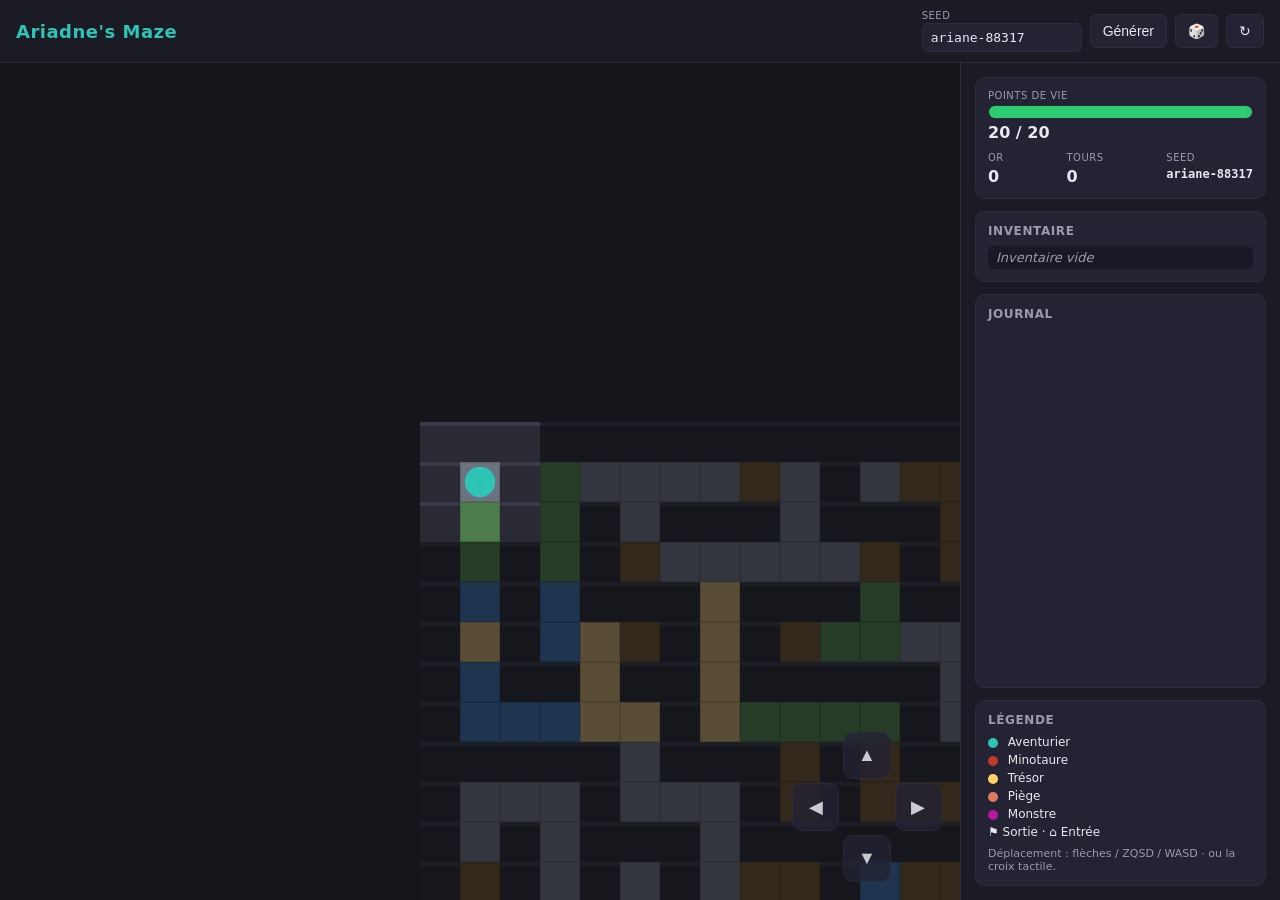
==== index.html @ 043d9b5e "Base du jeu : labyrinthe seedé, événements, Minotaure, PWA - Génération de labyrinthe déterministe p" ====
<!DOCTYPE html>
<html lang="fr">
<head>
  <meta charset="UTF-8" />
  <meta name="viewport" content="width=device-width, initial-scale=1.0, maximum-scale=1.0, user-scalable=no" />
  <meta name="theme-color" content="#15151c" />
  <title>Ariadne's Maze</title>
  <link rel="manifest" href="./manifest.webmanifest" />
  <link rel="icon" href="./assets/icon.svg" type="image/svg+xml" />
  <link rel="apple-touch-icon" href="./assets/icon.svg" />
  <link rel="stylesheet" href="./css/style.css" />
</head>
<body>
  <div id="app">
    <header id="topbar">
      <h1>Ariadne's Maze</h1>
      <div class="toolbar">
        <label class="seed-field">
          Seed
          <input id="seed-input" type="text" autocomplete="off" spellcheck="false" />
        </label>
        <button id="new-seed-btn" title="Générer avec cette seed">Générer</button>
        <button id="random-seed-btn" title="Seed aléatoire">🎲</button>
        <button id="restart-btn" title="Recommencer ce niveau">↻</button>
      </div>
    </header>

    <main id="stage">
      <canvas id="game"></canvas>

      <!-- Croix directionnelle tactile -->
      <div id="dpad">
        <button data-dir="up" class="dpad-btn up" aria-label="Haut">▲</button>
        <button data-dir="left" class="dpad-btn left" aria-label="Gauche">◀</button>
        <button data-dir="right" class="dpad-btn right" aria-label="Droite">▶</button>
        <button data-dir="down" class="dpad-btn down" aria-label="Bas">▼</button>
      </div>

      <!-- Écran de fin (mort / victoire) -->
      <div id="overlay">
        <div class="overlay-card">
          <h2 id="overlay-title">Game Over</h2>
          <p id="overlay-text"></p>
          <button id="overlay-btn">Recommencer</button>
        </div>
      </div>
    </main>

    <aside id="hud">
      <section class="panel">
        <div class="stat">
          <span class="stat-label">Points de vie</span>
          <div class="hp-bar"><div id="hp-fill"></div></div>
          <span id="hp-text" class="stat-value">20 / 20</span>
        </div>
        <div class="stat-row">
          <div class="stat"><span class="stat-label">Or</span><span id="gold-text" class="stat-value">0</span></div>
          <div class="stat"><span class="stat-label">Tours</span><span id="turn-text" class="stat-value">0</span></div>
          <div class="stat"><span class="stat-label">Seed</span><span id="seed-label" class="stat-value seed">-</span></div>
        </div>
      </section>

      <section class="panel">
        <h3>Inventaire</h3>
        <ul id="inventory-list"><li class="empty">Inventaire vide</li></ul>
      </section>

      <section class="panel log-panel">
        <h3>Journal</h3>
        <div id="log"></div>
      </section>

      <section class="panel legend">
        <h3>Légende</h3>
        <ul>
          <li><span class="dot" style="background:#2ec4b6"></span> Aventurier</li>
          <li><span class="dot" style="background:#c0392b"></span> Minotaure</li>
          <li><span class="dot" style="background:#ffd166"></span> Trésor</li>
          <li><span class="dot" style="background:#e07a5f"></span> Piège</li>
          <li><span class="dot" style="background:#b5179e"></span> Monstre</li>
          <li>⚑ Sortie · ⌂ Entrée</li>
        </ul>
        <p class="hint">Déplacement : flèches / ZQSD / WASD · ou la croix tactile.</p>
      </section>
    </aside>
  </div>

  <script type="module" src="./js/main.js"></script>
</body>
</html>
---- css/style.css ----
/* style.css — Mise en page et thème du jeu (vue topdown + HUD). */

* {
  box-sizing: border-box;
  margin: 0;
  padding: 0;
}

:root {
  --bg: #0f0f16;
  --panel: #1b1b26;
  --panel-2: #232333;
  --text: #e8e8f0;
  --muted: #9a9ab0;
  --accent: #2ec4b6;
  --danger: #e74c3c;
  --border: #2c2c3c;
}

html, body {
  height: 100%;
}

body {
  background: var(--bg);
  color: var(--text);
  font-family: system-ui, -apple-system, 'Segoe UI', Roboto, sans-serif;
  overflow: hidden;
  transition: background 0.15s;
}

/* Effet d'alerte lors de la détection par le Minotaure. */
body.alert {
  background: #3a0f12;
}

#app {
  display: grid;
  grid-template-columns: 1fr 320px;
  grid-template-rows: auto 1fr;
  grid-template-areas:
    'topbar topbar'
    'stage  hud';
  height: 100vh;
  height: 100dvh;
}

/* --- Barre du haut --- */
#topbar {
  grid-area: topbar;
  display: flex;
  align-items: center;
  justify-content: space-between;
  gap: 12px;
  padding: 10px 16px;
  background: var(--panel);
  border-bottom: 1px solid var(--border);
  flex-wrap: wrap;
}

#topbar h1 {
  font-size: 18px;
  letter-spacing: 0.5px;
  color: var(--accent);
  white-space: nowrap;
}

.toolbar {
  display: flex;
  align-items: center;
  gap: 8px;
  flex-wrap: wrap;
}

.seed-field {
  display: flex;
  flex-direction: column;
  font-size: 10px;
  color: var(--muted);
  text-transform: uppercase;
  letter-spacing: 0.5px;
}

.seed-field input {
  margin-top: 2px;
  width: 160px;
  padding: 6px 8px;
  border-radius: 6px;
  border: 1px solid var(--border);
  background: var(--panel-2);
  color: var(--text);
  font-family: ui-monospace, monospace;
  font-size: 13px;
}

.toolbar button {
  padding: 8px 12px;
  border-radius: 6px;
  border: 1px solid var(--border);
  background: var(--panel-2);
  color: var(--text);
  cursor: pointer;
  font-size: 14px;
  transition: background 0.12s, border-color 0.12s;
}

.toolbar button:hover {
  background: #2e2e42;
  border-color: var(--accent);
}

/* --- Scène de jeu --- */
#stage {
  grid-area: stage;
  position: relative;
  overflow: hidden;
  background: #15151c;
}

#game {
  display: block;
  width: 100%;
  height: 100%;
  touch-action: none;
}

/* --- Croix directionnelle tactile --- */
#dpad {
  position: absolute;
  right: 18px;
  bottom: 18px;
  width: 150px;
  height: 150px;
  display: grid;
  grid-template-columns: repeat(3, 1fr);
  grid-template-rows: repeat(3, 1fr);
  gap: 4px;
  opacity: 0.85;
}

.dpad-btn {
  border: 1px solid var(--border);
  background: rgba(35, 35, 51, 0.9);
  color: var(--text);
  border-radius: 10px;
  font-size: 18px;
  cursor: pointer;
  -webkit-user-select: none;
  user-select: none;
}
.dpad-btn:active {
  background: var(--accent);
  color: #0f0f16;
}
.dpad-btn.up { grid-column: 2; grid-row: 1; }
.dpad-btn.left { grid-column: 1; grid-row: 2; }
.dpad-btn.right { grid-column: 3; grid-row: 2; }
.dpad-btn.down { grid-column: 2; grid-row: 3; }

/* --- Overlay de fin --- */
#overlay {
  position: absolute;
  inset: 0;
  display: none;
  align-items: center;
  justify-content: center;
  background: rgba(8, 8, 14, 0.75);
  backdrop-filter: blur(2px);
}
#overlay.visible { display: flex; }

.overlay-card {
  background: var(--panel);
  border: 1px solid var(--border);
  border-radius: 14px;
  padding: 28px 32px;
  text-align: center;
  max-width: 340px;
}
.overlay-card h2 { margin-bottom: 10px; font-size: 24px; }
.overlay-card p { color: var(--muted); margin-bottom: 18px; }
.overlay-card button {
  padding: 10px 20px;
  border-radius: 8px;
  border: none;
  background: var(--accent);
  color: #0f0f16;
  font-weight: 600;
  cursor: pointer;
  font-size: 15px;
}

/* --- HUD latéral --- */
#hud {
  grid-area: hud;
  background: var(--panel);
  border-left: 1px solid var(--border);
  padding: 14px;
  display: flex;
  flex-direction: column;
  gap: 12px;
  overflow-y: auto;
}

.panel {
  background: var(--panel-2);
  border: 1px solid var(--border);
  border-radius: 10px;
  padding: 12px;
}

.panel h3 {
  font-size: 12px;
  text-transform: uppercase;
  letter-spacing: 0.6px;
  color: var(--muted);
  margin-bottom: 8px;
}

.stat { display: flex; flex-direction: column; gap: 4px; }
.stat-label {
  font-size: 10px;
  text-transform: uppercase;
  letter-spacing: 0.5px;
  color: var(--muted);
}
.stat-value { font-size: 16px; font-weight: 600; }
.stat-value.seed { font-family: ui-monospace, monospace; font-size: 12px; word-break: break-all; }

.stat-row {
  display: flex;
  justify-content: space-between;
  gap: 8px;
  margin-top: 10px;
}
.stat-row .stat { align-items: flex-start; }

.hp-bar {
  height: 14px;
  background: #101018;
  border-radius: 7px;
  overflow: hidden;
  border: 1px solid var(--border);
}
#hp-fill {
  height: 100%;
  width: 100%;
  background: #2ecc71;
  transition: width 0.2s, background 0.2s;
}

#inventory-list { list-style: none; display: flex; flex-direction: column; gap: 4px; }
#inventory-list li {
  font-size: 13px;
  padding: 4px 8px;
  background: #191925;
  border-radius: 6px;
}
#inventory-list li.empty { color: var(--muted); font-style: italic; }

.log-panel { flex: 1; min-height: 120px; display: flex; flex-direction: column; }
#log {
  flex: 1;
  overflow-y: auto;
  font-size: 12.5px;
  line-height: 1.5;
  color: var(--text);
  max-height: 220px;
}
.log-line {
  padding: 3px 0;
  border-bottom: 1px solid rgba(255, 255, 255, 0.04);
}

.legend ul { list-style: none; display: flex; flex-direction: column; gap: 4px; font-size: 12px; }
.legend .dot {
  display: inline-block;
  width: 10px;
  height: 10px;
  border-radius: 50%;
  margin-right: 6px;
  vertical-align: middle;
}
.hint { margin-top: 8px; font-size: 11px; color: var(--muted); }

/* --- Responsive : HUD sous la scène sur petit écran --- */
@media (max-width: 820px) {
  #app {
    grid-template-columns: 1fr;
    grid-template-rows: auto 60vh 1fr;
    grid-template-areas:
      'topbar'
      'stage'
      'hud';
  }
  #hud { border-left: none; border-top: 1px solid var(--border); }
  .seed-field input { width: 120px; }
}
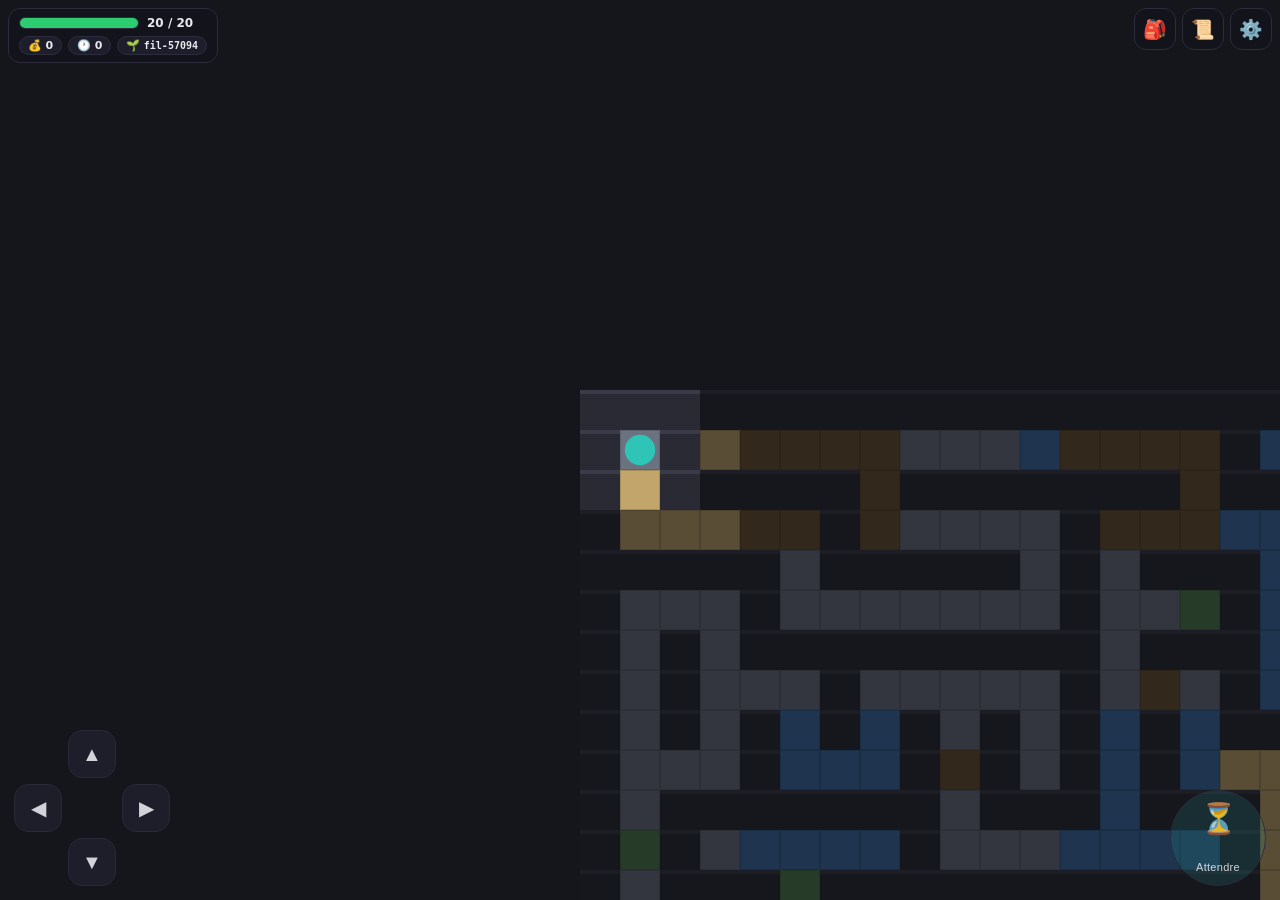
==== commit 6181bf48: "Interface mobile paysage : HUD en surimpression, contrôles gauche/droite - Labyrinthe plein écran co" ====
--- a/index.html
+++ b/index.html
@@ -2,7 +2,7 @@
 <html lang="fr">
 <head>
   <meta charset="UTF-8" />
-  <meta name="viewport" content="width=device-width, initial-scale=1.0, maximum-scale=1.0, user-scalable=no" />
+  <meta name="viewport" content="width=device-width, initial-scale=1.0, maximum-scale=1.0, user-scalable=no, viewport-fit=cover" />
   <meta name="theme-color" content="#15151c" />
   <title>Ariadne's Maze</title>
   <link rel="manifest" href="./manifest.webmanifest" />
@@ -11,78 +11,104 @@
   <link rel="stylesheet" href="./css/style.css" />
 </head>
 <body>
+  <!-- La vue principale est le labyrinthe plein écran ; le HUD est en surimpression. -->
   <div id="app">
-    <header id="topbar">
-      <h1>Ariadne's Maze</h1>
-      <div class="toolbar">
-        <label class="seed-field">
-          Seed
-          <input id="seed-input" type="text" autocomplete="off" spellcheck="false" />
-        </label>
-        <button id="new-seed-btn" title="Générer avec cette seed">Générer</button>
-        <button id="random-seed-btn" title="Seed aléatoire">🎲</button>
-        <button id="restart-btn" title="Recommencer ce niveau">↻</button>
-      </div>
-    </header>
+    <canvas id="game"></canvas>
 
-    <main id="stage">
-      <canvas id="game"></canvas>
-
-      <!-- Croix directionnelle tactile -->
-      <div id="dpad">
-        <button data-dir="up" class="dpad-btn up" aria-label="Haut">▲</button>
-        <button data-dir="left" class="dpad-btn left" aria-label="Gauche">◀</button>
-        <button data-dir="right" class="dpad-btn right" aria-label="Droite">▶</button>
-        <button data-dir="down" class="dpad-btn down" aria-label="Bas">▼</button>
-      </div>
-
-      <!-- Écran de fin (mort / victoire) -->
-      <div id="overlay">
-        <div class="overlay-card">
-          <h2 id="overlay-title">Game Over</h2>
-          <p id="overlay-text"></p>
-          <button id="overlay-btn">Recommencer</button>
+    <!-- Bandeau haut : statut (gauche) + boutons de panneaux (droite) -->
+    <div id="hud-top">
+      <div id="status">
+        <div class="hp">
+          <div class="hp-bar"><div id="hp-fill"></div></div>
+          <span id="hp-text">20 / 20</span>
+        </div>
+        <div class="chips">
+          <span class="chip">💰 <b id="gold-text">0</b></span>
+          <span class="chip">🕐 <b id="turn-text">0</b></span>
+          <span class="chip seed">🌱 <b id="seed-label">-</b></span>
         </div>
       </div>
-    </main>
+      <div id="top-buttons">
+        <button class="icon-btn" data-panel="inventory" aria-label="Inventaire">🎒</button>
+        <button class="icon-btn" data-panel="journal" aria-label="Journal">📜</button>
+        <button class="icon-btn" data-panel="menu" aria-label="Menu">⚙️</button>
+      </div>
+    </div>
 
-    <aside id="hud">
-      <section class="panel">
-        <div class="stat">
-          <span class="stat-label">Points de vie</span>
-          <div class="hp-bar"><div id="hp-fill"></div></div>
-          <span id="hp-text" class="stat-value">20 / 20</span>
-        </div>
-        <div class="stat-row">
-          <div class="stat"><span class="stat-label">Or</span><span id="gold-text" class="stat-value">0</span></div>
-          <div class="stat"><span class="stat-label">Tours</span><span id="turn-text" class="stat-value">0</span></div>
-          <div class="stat"><span class="stat-label">Seed</span><span id="seed-label" class="stat-value seed">-</span></div>
-        </div>
-      </section>
+    <!-- Notifications d'événements sur la vue principale -->
+    <div id="toasts"></div>
 
-      <section class="panel">
-        <h3>Inventaire</h3>
-        <ul id="inventory-list"><li class="empty">Inventaire vide</li></ul>
-      </section>
+    <!-- Croix directionnelle (déplacement) — bas GAUCHE -->
+    <div id="dpad" class="controls">
+      <button data-dir="up" class="ctrl-btn up" aria-label="Haut">▲</button>
+      <button data-dir="left" class="ctrl-btn left" aria-label="Gauche">◀</button>
+      <button data-dir="right" class="ctrl-btn right" aria-label="Droite">▶</button>
+      <button data-dir="down" class="ctrl-btn down" aria-label="Bas">▼</button>
+    </div>
 
-      <section class="panel log-panel">
-        <h3>Journal</h3>
-        <div id="log"></div>
-      </section>
+    <!-- Grappe d'action — bas DROITE -->
+    <div id="actions" class="controls">
+      <button id="wait-btn" class="action-btn" aria-label="Attendre un tour">
+        <span class="glyph">⏳</span><span class="label">Attendre</span>
+      </button>
+    </div>
 
-      <section class="panel legend">
-        <h3>Légende</h3>
-        <ul>
-          <li><span class="dot" style="background:#2ec4b6"></span> Aventurier</li>
-          <li><span class="dot" style="background:#c0392b"></span> Minotaure</li>
-          <li><span class="dot" style="background:#ffd166"></span> Trésor</li>
-          <li><span class="dot" style="background:#e07a5f"></span> Piège</li>
-          <li><span class="dot" style="background:#b5179e"></span> Monstre</li>
-          <li>⚑ Sortie · ⌂ Entrée</li>
-        </ul>
-        <p class="hint">Déplacement : flèches / ZQSD / WASD · ou la croix tactile.</p>
-      </section>
-    </aside>
+    <!-- Tiroir latéral : inventaire / journal / menu -->
+    <div id="drawer">
+      <div class="drawer-header">
+        <h2 id="drawer-title">Inventaire</h2>
+        <button id="drawer-close" aria-label="Fermer">✕</button>
+      </div>
+      <div class="drawer-body">
+        <!-- Inventaire -->
+        <section data-panel-content="inventory">
+          <div class="inv-summary">
+            <span class="chip">💰 <b id="gold-text-2">0</b> or</span>
+          </div>
+          <ul id="inventory-list"><li class="empty">Inventaire vide</li></ul>
+        </section>
+
+        <!-- Journal / historique des événements -->
+        <section data-panel-content="journal" hidden>
+          <div id="log"></div>
+        </section>
+
+        <!-- Menu : seed et parties -->
+        <section data-panel-content="menu" hidden>
+          <label class="field">
+            <span>Seed du labyrinthe</span>
+            <input id="seed-input" type="text" autocomplete="off" spellcheck="false" />
+          </label>
+          <div class="menu-actions">
+            <button id="new-seed-btn">Générer cette seed</button>
+            <button id="random-seed-btn">🎲 Seed aléatoire</button>
+            <button id="restart-btn">↻ Recommencer le niveau</button>
+          </div>
+          <div class="legend">
+            <h3>Légende</h3>
+            <ul>
+              <li><span class="dot" style="background:#2ec4b6"></span> Aventurier</li>
+              <li><span class="dot" style="background:#c0392b"></span> Minotaure</li>
+              <li><span class="dot" style="background:#ffd166"></span> Trésor</li>
+              <li><span class="dot" style="background:#e07a5f"></span> Piège</li>
+              <li><span class="dot" style="background:#b5179e"></span> Monstre</li>
+              <li>⚑ Sortie · ⌂ Entrée</li>
+            </ul>
+            <p class="hint">Clavier : flèches · ZQSD · WASD · <kbd>Espace</kbd> pour attendre.</p>
+          </div>
+        </section>
+      </div>
+    </div>
+    <div id="scrim"></div>
+
+    <!-- Écran de fin (mort / victoire) -->
+    <div id="overlay">
+      <div class="overlay-card">
+        <h2 id="overlay-title">Game Over</h2>
+        <p id="overlay-text"></p>
+        <button id="overlay-btn">Recommencer</button>
+      </div>
+    </div>
   </div>
 
   <script type="module" src="./js/main.js"></script>
--- a/css/style.css
+++ b/css/style.css
@@ -1,4 +1,6 @@
-/* style.css — Mise en page et thème du jeu (vue topdown + HUD). */
+/* style.css — HUD en surimpression pour un labyrinthe plein écran.
+   Optimisé pour le mobile en mode paysage : vue principale = labyrinthe,
+   déplacement en bas à gauche, action en bas à droite, panneaux en tiroir. */
 
 * {
   box-sizing: border-box;
@@ -15,230 +17,78 @@
   --accent: #2ec4b6;
   --danger: #e74c3c;
   --border: #2c2c3c;
+  /* Zones sûres (encoches / barres système en paysage). */
+  --safe-t: env(safe-area-inset-top, 0px);
+  --safe-b: env(safe-area-inset-bottom, 0px);
+  --safe-l: env(safe-area-inset-left, 0px);
+  --safe-r: env(safe-area-inset-right, 0px);
 }
 
 html, body {
   height: 100%;
+  overflow: hidden;
+  overscroll-behavior: none;
 }
 
 body {
   background: var(--bg);
   color: var(--text);
   font-family: system-ui, -apple-system, 'Segoe UI', Roboto, sans-serif;
+  -webkit-user-select: none;
+  user-select: none;
+  -webkit-tap-highlight-color: transparent;
+  transition: background 0.15s;
+}
+
+/* Flash rouge lors de la détection par le Minotaure. */
+body.alert { background: #3a0f12; }
+
+/* La vue principale occupe tout l'écran. */
+#app {
+  position: fixed;
+  inset: 0;
   overflow: hidden;
-  transition: background 0.15s;
-}
-
-/* Effet d'alerte lors de la détection par le Minotaure. */
-body.alert {
-  background: #3a0f12;
-}
-
-#app {
-  display: grid;
-  grid-template-columns: 1fr 320px;
-  grid-template-rows: auto 1fr;
-  grid-template-areas:
-    'topbar topbar'
-    'stage  hud';
-  height: 100vh;
-  height: 100dvh;
-}
-
-/* --- Barre du haut --- */
-#topbar {
-  grid-area: topbar;
-  display: flex;
-  align-items: center;
-  justify-content: space-between;
-  gap: 12px;
-  padding: 10px 16px;
-  background: var(--panel);
-  border-bottom: 1px solid var(--border);
-  flex-wrap: wrap;
-}
-
-#topbar h1 {
-  font-size: 18px;
-  letter-spacing: 0.5px;
-  color: var(--accent);
-  white-space: nowrap;
-}
-
-.toolbar {
-  display: flex;
-  align-items: center;
-  gap: 8px;
-  flex-wrap: wrap;
-}
-
-.seed-field {
-  display: flex;
-  flex-direction: column;
-  font-size: 10px;
-  color: var(--muted);
-  text-transform: uppercase;
-  letter-spacing: 0.5px;
-}
-
-.seed-field input {
-  margin-top: 2px;
-  width: 160px;
-  padding: 6px 8px;
-  border-radius: 6px;
-  border: 1px solid var(--border);
-  background: var(--panel-2);
-  color: var(--text);
-  font-family: ui-monospace, monospace;
-  font-size: 13px;
-}
-
-.toolbar button {
-  padding: 8px 12px;
-  border-radius: 6px;
-  border: 1px solid var(--border);
-  background: var(--panel-2);
-  color: var(--text);
-  cursor: pointer;
-  font-size: 14px;
-  transition: background 0.12s, border-color 0.12s;
-}
-
-.toolbar button:hover {
-  background: #2e2e42;
-  border-color: var(--accent);
-}
-
-/* --- Scène de jeu --- */
-#stage {
-  grid-area: stage;
-  position: relative;
-  overflow: hidden;
-  background: #15151c;
 }
 
 #game {
-  display: block;
+  position: absolute;
+  inset: 0;
   width: 100%;
   height: 100%;
+  display: block;
   touch-action: none;
-}
-
-/* --- Croix directionnelle tactile --- */
-#dpad {
-  position: absolute;
-  right: 18px;
-  bottom: 18px;
-  width: 150px;
-  height: 150px;
-  display: grid;
-  grid-template-columns: repeat(3, 1fr);
-  grid-template-rows: repeat(3, 1fr);
-  gap: 4px;
-  opacity: 0.85;
-}
-
-.dpad-btn {
-  border: 1px solid var(--border);
-  background: rgba(35, 35, 51, 0.9);
-  color: var(--text);
-  border-radius: 10px;
-  font-size: 18px;
-  cursor: pointer;
-  -webkit-user-select: none;
-  user-select: none;
-}
-.dpad-btn:active {
-  background: var(--accent);
-  color: #0f0f16;
-}
-.dpad-btn.up { grid-column: 2; grid-row: 1; }
-.dpad-btn.left { grid-column: 1; grid-row: 2; }
-.dpad-btn.right { grid-column: 3; grid-row: 2; }
-.dpad-btn.down { grid-column: 2; grid-row: 3; }
-
-/* --- Overlay de fin --- */
-#overlay {
-  position: absolute;
-  inset: 0;
-  display: none;
-  align-items: center;
-  justify-content: center;
-  background: rgba(8, 8, 14, 0.75);
-  backdrop-filter: blur(2px);
-}
-#overlay.visible { display: flex; }
-
-.overlay-card {
-  background: var(--panel);
-  border: 1px solid var(--border);
-  border-radius: 14px;
-  padding: 28px 32px;
-  text-align: center;
-  max-width: 340px;
-}
-.overlay-card h2 { margin-bottom: 10px; font-size: 24px; }
-.overlay-card p { color: var(--muted); margin-bottom: 18px; }
-.overlay-card button {
-  padding: 10px 20px;
-  border-radius: 8px;
-  border: none;
-  background: var(--accent);
-  color: #0f0f16;
-  font-weight: 600;
-  cursor: pointer;
-  font-size: 15px;
-}
-
-/* --- HUD latéral --- */
-#hud {
-  grid-area: hud;
-  background: var(--panel);
-  border-left: 1px solid var(--border);
-  padding: 14px;
-  display: flex;
-  flex-direction: column;
-  gap: 12px;
-  overflow-y: auto;
-}
-
-.panel {
-  background: var(--panel-2);
-  border: 1px solid var(--border);
-  border-radius: 10px;
-  padding: 12px;
-}
-
-.panel h3 {
-  font-size: 12px;
-  text-transform: uppercase;
-  letter-spacing: 0.6px;
-  color: var(--muted);
-  margin-bottom: 8px;
-}
-
-.stat { display: flex; flex-direction: column; gap: 4px; }
-.stat-label {
-  font-size: 10px;
-  text-transform: uppercase;
-  letter-spacing: 0.5px;
-  color: var(--muted);
-}
-.stat-value { font-size: 16px; font-weight: 600; }
-.stat-value.seed { font-family: ui-monospace, monospace; font-size: 12px; word-break: break-all; }
-
-.stat-row {
-  display: flex;
+  background: #15151c;
+}
+
+/* ---------- Bandeau haut (surimpression) ---------- */
+#hud-top {
+  position: absolute;
+  top: calc(var(--safe-t) + 8px);
+  left: calc(var(--safe-l) + 8px);
+  right: calc(var(--safe-r) + 8px);
+  display: flex;
+  align-items: flex-start;
   justify-content: space-between;
-  gap: 8px;
-  margin-top: 10px;
-}
-.stat-row .stat { align-items: flex-start; }
-
+  gap: 10px;
+  pointer-events: none; /* laisse passer le toucher sur le labyrinthe */
+}
+#hud-top > * { pointer-events: auto; }
+
+#status {
+  background: rgba(20, 20, 30, 0.72);
+  backdrop-filter: blur(6px);
+  border: 1px solid var(--border);
+  border-radius: 12px;
+  padding: 7px 10px;
+  max-width: min(62vw, 360px);
+}
+
+.hp { display: flex; align-items: center; gap: 8px; }
 .hp-bar {
-  height: 14px;
+  width: 120px;
+  height: 12px;
   background: #101018;
-  border-radius: 7px;
+  border-radius: 6px;
   overflow: hidden;
   border: 1px solid var(--border);
 }
@@ -248,51 +98,287 @@
   background: #2ecc71;
   transition: width 0.2s, background 0.2s;
 }
-
-#inventory-list { list-style: none; display: flex; flex-direction: column; gap: 4px; }
+#hp-text { font-size: 12px; font-weight: 700; font-variant-numeric: tabular-nums; }
+
+.chips { display: flex; flex-wrap: wrap; gap: 6px; margin-top: 6px; }
+.chip {
+  font-size: 11px;
+  color: var(--muted);
+  background: rgba(35, 35, 51, 0.7);
+  border: 1px solid var(--border);
+  border-radius: 999px;
+  padding: 2px 8px;
+  white-space: nowrap;
+}
+.chip b { color: var(--text); font-variant-numeric: tabular-nums; }
+.chip.seed b { font-family: ui-monospace, monospace; font-size: 10px; }
+
+#top-buttons { display: flex; gap: 6px; }
+.icon-btn {
+  width: 42px;
+  height: 42px;
+  border-radius: 12px;
+  border: 1px solid var(--border);
+  background: rgba(20, 20, 30, 0.72);
+  backdrop-filter: blur(6px);
+  color: var(--text);
+  font-size: 19px;
+  cursor: pointer;
+  display: grid;
+  place-items: center;
+  transition: background 0.12s, border-color 0.12s, transform 0.05s;
+}
+.icon-btn:active { transform: scale(0.92); }
+.icon-btn.active { border-color: var(--accent); background: rgba(46, 196, 182, 0.22); }
+
+/* ---------- Toasts d'événements ---------- */
+#toasts {
+  position: absolute;
+  top: calc(var(--safe-t) + 74px);
+  left: 50%;
+  transform: translateX(-50%);
+  display: flex;
+  flex-direction: column;
+  gap: 6px;
+  align-items: center;
+  pointer-events: none;
+  width: max-content;
+  max-width: 82vw;
+}
+.toast {
+  background: rgba(20, 20, 30, 0.9);
+  border: 1px solid var(--border);
+  border-left: 3px solid var(--accent);
+  border-radius: 10px;
+  padding: 7px 12px;
+  font-size: 13px;
+  line-height: 1.35;
+  box-shadow: 0 6px 20px rgba(0, 0, 0, 0.4);
+  animation: toast-in 0.18s ease-out, toast-out 0.4s ease-in forwards;
+  animation-delay: 0s, 2.6s;
+  max-width: 82vw;
+  text-align: center;
+}
+.toast.trap { border-left-color: #e07a5f; }
+.toast.monster { border-left-color: #b5179e; }
+.toast.treasure { border-left-color: #ffd166; }
+.toast.danger { border-left-color: var(--danger); }
+@keyframes toast-in { from { opacity: 0; transform: translateY(-8px); } to { opacity: 1; } }
+@keyframes toast-out { to { opacity: 0; transform: translateY(-6px); } }
+
+/* ---------- Contrôles tactiles ---------- */
+.controls {
+  position: absolute;
+  bottom: calc(var(--safe-b) + 14px);
+  z-index: 5;
+  touch-action: none;
+}
+
+/* Croix directionnelle — bas gauche. */
+#dpad {
+  left: calc(var(--safe-l) + 14px);
+  width: 156px;
+  height: 156px;
+  display: grid;
+  grid-template-columns: repeat(3, 1fr);
+  grid-template-rows: repeat(3, 1fr);
+  gap: 6px;
+}
+.ctrl-btn {
+  border: 1px solid var(--border);
+  background: rgba(35, 35, 51, 0.82);
+  backdrop-filter: blur(4px);
+  color: var(--text);
+  border-radius: 14px;
+  font-size: 20px;
+  cursor: pointer;
+  display: grid;
+  place-items: center;
+  transition: background 0.08s, transform 0.05s;
+}
+.ctrl-btn:active { background: var(--accent); color: #0f0f16; transform: scale(0.94); }
+.ctrl-btn.up { grid-column: 2; grid-row: 1; }
+.ctrl-btn.left { grid-column: 1; grid-row: 2; }
+.ctrl-btn.right { grid-column: 3; grid-row: 2; }
+.ctrl-btn.down { grid-column: 2; grid-row: 3; }
+
+/* Action — bas droite. */
+#actions {
+  right: calc(var(--safe-r) + 14px);
+  display: flex;
+  flex-direction: column;
+  align-items: flex-end;
+  gap: 10px;
+}
+.action-btn {
+  width: 96px;
+  height: 96px;
+  border-radius: 50%;
+  border: 1px solid var(--border);
+  background: rgba(46, 196, 182, 0.16);
+  backdrop-filter: blur(4px);
+  color: var(--text);
+  cursor: pointer;
+  display: grid;
+  place-items: center;
+  gap: 2px;
+  transition: background 0.08s, transform 0.05s;
+}
+.action-btn:active { background: var(--accent); color: #0f0f16; transform: scale(0.94); }
+.action-btn .glyph { font-size: 30px; line-height: 1; }
+.action-btn .label { font-size: 11px; letter-spacing: 0.3px; }
+
+/* ---------- Tiroir latéral (inventaire / journal / menu) ---------- */
+#scrim {
+  position: absolute;
+  inset: 0;
+  background: rgba(5, 5, 9, 0.5);
+  opacity: 0;
+  pointer-events: none;
+  transition: opacity 0.2s;
+  z-index: 8;
+}
+#scrim.visible { opacity: 1; pointer-events: auto; }
+
+#drawer {
+  position: absolute;
+  top: 0;
+  right: 0;
+  height: 100%;
+  width: min(360px, 86vw);
+  background: var(--panel);
+  border-left: 1px solid var(--border);
+  transform: translateX(100%);
+  transition: transform 0.22s ease;
+  z-index: 9;
+  display: flex;
+  flex-direction: column;
+  padding: calc(var(--safe-t) + 10px) calc(var(--safe-r) + 14px) calc(var(--safe-b) + 14px) 14px;
+}
+#drawer.open { transform: translateX(0); }
+
+.drawer-header {
+  display: flex;
+  align-items: center;
+  justify-content: space-between;
+  margin-bottom: 12px;
+}
+.drawer-header h2 { font-size: 17px; }
+#drawer-close {
+  width: 36px; height: 36px;
+  border-radius: 10px;
+  border: 1px solid var(--border);
+  background: var(--panel-2);
+  color: var(--text);
+  font-size: 15px;
+  cursor: pointer;
+}
+.drawer-body { flex: 1; overflow-y: auto; -webkit-overflow-scrolling: touch; }
+
+.inv-summary { margin-bottom: 10px; }
+#inventory-list { list-style: none; display: flex; flex-direction: column; gap: 6px; }
 #inventory-list li {
-  font-size: 13px;
-  padding: 4px 8px;
-  background: #191925;
-  border-radius: 6px;
+  font-size: 14px;
+  padding: 8px 10px;
+  background: var(--panel-2);
+  border: 1px solid var(--border);
+  border-radius: 8px;
 }
 #inventory-list li.empty { color: var(--muted); font-style: italic; }
 
-.log-panel { flex: 1; min-height: 120px; display: flex; flex-direction: column; }
-#log {
-  flex: 1;
-  overflow-y: auto;
-  font-size: 12.5px;
-  line-height: 1.5;
-  color: var(--text);
-  max-height: 220px;
-}
-.log-line {
-  padding: 3px 0;
-  border-bottom: 1px solid rgba(255, 255, 255, 0.04);
-}
-
-.legend ul { list-style: none; display: flex; flex-direction: column; gap: 4px; font-size: 12px; }
-.legend .dot {
-  display: inline-block;
-  width: 10px;
-  height: 10px;
-  border-radius: 50%;
-  margin-right: 6px;
-  vertical-align: middle;
-}
-.hint { margin-top: 8px; font-size: 11px; color: var(--muted); }
-
-/* --- Responsive : HUD sous la scène sur petit écran --- */
-@media (max-width: 820px) {
-  #app {
-    grid-template-columns: 1fr;
-    grid-template-rows: auto 60vh 1fr;
-    grid-template-areas:
-      'topbar'
-      'stage'
-      'hud';
-  }
-  #hud { border-left: none; border-top: 1px solid var(--border); }
-  .seed-field input { width: 120px; }
-}
+#log { display: flex; flex-direction: column; gap: 2px; font-size: 13px; line-height: 1.5; }
+.log-line { padding: 5px 2px; border-bottom: 1px solid rgba(255, 255, 255, 0.05); }
+.log-line:first-child { color: var(--accent); }
+
+.field { display: flex; flex-direction: column; gap: 5px; font-size: 12px; color: var(--muted); }
+.field input {
+  padding: 10px;
+  border-radius: 8px;
+  border: 1px solid var(--border);
+  background: var(--panel-2);
+  color: var(--text);
+  font-family: ui-monospace, monospace;
+  font-size: 14px;
+}
+.menu-actions { display: flex; flex-direction: column; gap: 8px; margin: 12px 0 16px; }
+.menu-actions button {
+  padding: 11px;
+  border-radius: 9px;
+  border: 1px solid var(--border);
+  background: var(--panel-2);
+  color: var(--text);
+  cursor: pointer;
+  font-size: 14px;
+}
+.menu-actions button:active { background: #2e2e42; }
+#new-seed-btn { background: var(--accent); color: #0f0f16; border-color: transparent; font-weight: 600; }
+
+.legend { border-top: 1px solid var(--border); padding-top: 12px; }
+.legend h3 { font-size: 12px; text-transform: uppercase; letter-spacing: 0.6px; color: var(--muted); margin-bottom: 8px; }
+.legend ul { list-style: none; display: flex; flex-direction: column; gap: 5px; font-size: 13px; }
+.legend .dot { display: inline-block; width: 10px; height: 10px; border-radius: 50%; margin-right: 6px; vertical-align: middle; }
+.hint { margin-top: 10px; font-size: 12px; color: var(--muted); }
+kbd {
+  background: var(--panel-2);
+  border: 1px solid var(--border);
+  border-radius: 4px;
+  padding: 1px 5px;
+  font-size: 11px;
+  font-family: ui-monospace, monospace;
+}
+
+/* ---------- Overlay de fin ---------- */
+#overlay {
+  position: absolute;
+  inset: 0;
+  display: none;
+  align-items: center;
+  justify-content: center;
+  background: rgba(8, 8, 14, 0.78);
+  backdrop-filter: blur(3px);
+  z-index: 12;
+}
+#overlay.visible { display: flex; }
+.overlay-card {
+  background: var(--panel);
+  border: 1px solid var(--border);
+  border-radius: 16px;
+  padding: 26px 30px;
+  text-align: center;
+  max-width: 340px;
+  margin: 16px;
+}
+.overlay-card h2 { margin-bottom: 10px; font-size: 23px; }
+.overlay-card p { color: var(--muted); margin-bottom: 18px; }
+.overlay-card button {
+  padding: 12px 22px;
+  border-radius: 10px;
+  border: none;
+  background: var(--accent);
+  color: #0f0f16;
+  font-weight: 700;
+  cursor: pointer;
+  font-size: 15px;
+}
+
+/* ---------- Adaptations paysage court (mobile) ---------- */
+@media (orientation: landscape) and (max-height: 480px) {
+  #dpad { width: 132px; height: 132px; gap: 5px; }
+  .ctrl-btn { font-size: 18px; border-radius: 12px; }
+  .action-btn { width: 82px; height: 82px; }
+  .action-btn .glyph { font-size: 26px; }
+  .hp-bar { width: 96px; }
+  #status { padding: 6px 8px; }
+  .icon-btn { width: 38px; height: 38px; font-size: 17px; }
+}
+
+/* Très peu de hauteur : on masque le libellé de l'action pour gagner de la place. */
+@media (orientation: landscape) and (max-height: 380px) {
+  .action-btn .label { display: none; }
+  .action-btn { width: 68px; height: 68px; }
+}
+
+/* ---------- Écran large (desktop) : contrôles un peu plus discrets ---------- */
+@media (min-width: 900px) and (pointer: fine) {
+  #dpad, #actions { opacity: 0.9; }
+}
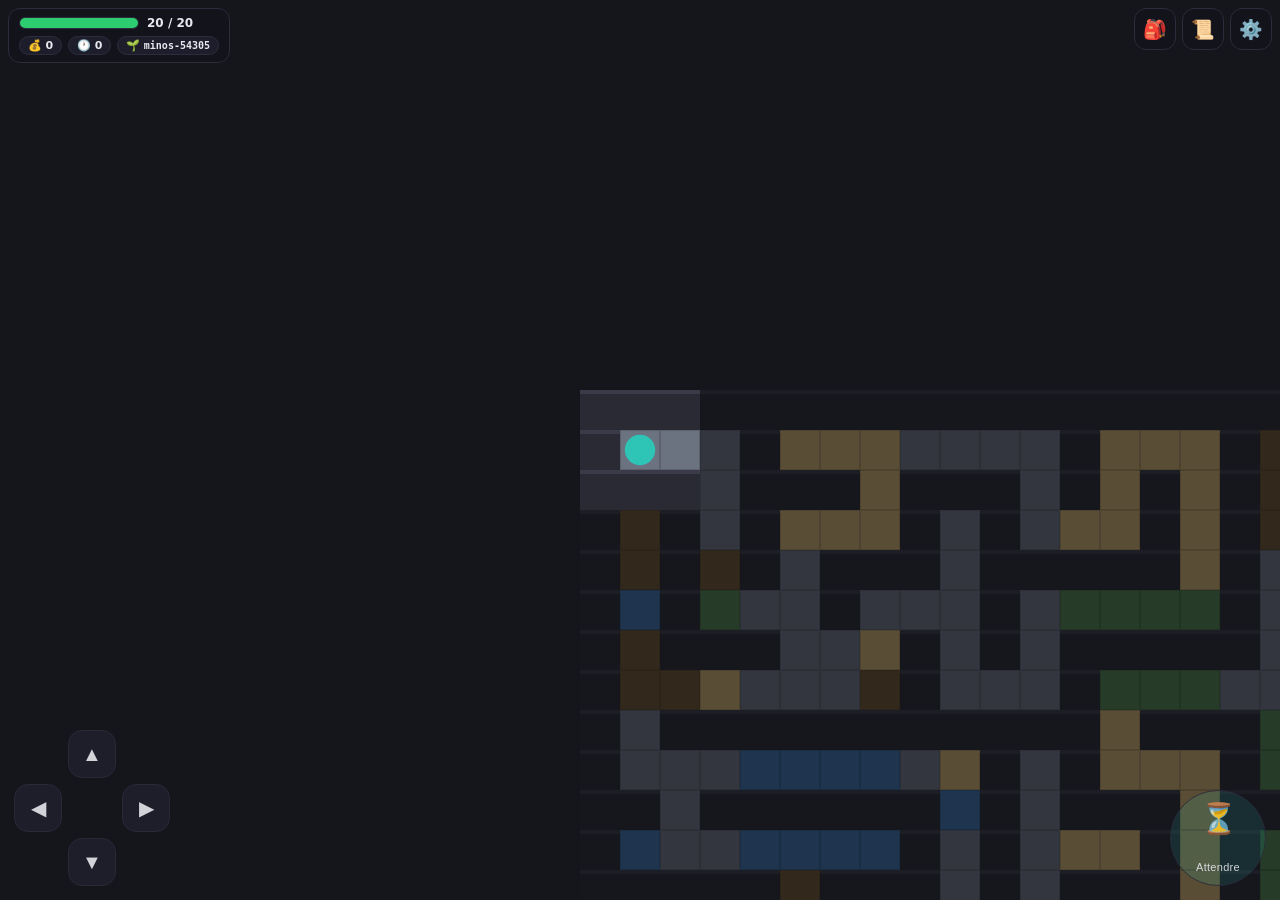
==== commit 95fbdeb0: "Ajoute un système de combat rudimentaire en modale (style Pokémon) - Combat au tour par tour déclenc" ====
--- a/index.html
+++ b/index.html
@@ -101,6 +101,37 @@
     </div>
     <div id="scrim"></div>
 
+    <!-- Modale de combat (style Pokémon : ennemi en haut à droite,
+         joueur en bas à gauche) -->
+    <div id="combat" aria-hidden="true">
+      <div class="combat-scene">
+        <!-- Ennemi : haut droite -->
+        <div class="combatant enemy">
+          <div class="cbt-info">
+            <span class="cbt-name" id="cbt-enemy-name">Monstre</span>
+            <div class="cbt-hp"><div class="cbt-hp-fill enemy" id="cbt-enemy-hp"></div></div>
+            <span class="cbt-hp-text" id="cbt-enemy-hp-text">0 / 0</span>
+          </div>
+          <div class="cbt-sprite" id="cbt-enemy-sprite">👹</div>
+        </div>
+        <!-- Joueur : bas gauche -->
+        <div class="combatant player">
+          <div class="cbt-sprite" id="cbt-player-sprite">🗡️</div>
+          <div class="cbt-info">
+            <span class="cbt-name">Aventurier</span>
+            <div class="cbt-hp"><div class="cbt-hp-fill" id="cbt-player-hp"></div></div>
+            <span class="cbt-hp-text" id="cbt-player-hp-text">0 / 0</span>
+          </div>
+        </div>
+      </div>
+      <div class="combat-log" id="combat-log"></div>
+      <div class="combat-actions">
+        <button id="cbt-attack"><span class="glyph">⚔️</span> Attaquer</button>
+        <button id="cbt-parry"><span class="glyph">🛡️</span> Parer</button>
+        <button id="cbt-flee"><span class="glyph">🏃</span> Fuir</button>
+      </div>
+    </div>
+
     <!-- Écran de fin (mort / victoire) -->
     <div id="overlay">
       <div class="overlay-card">
--- a/css/style.css
+++ b/css/style.css
@@ -327,6 +327,135 @@
   font-family: ui-monospace, monospace;
 }
 
+/* ---------- Modale de combat (style Pokémon) ---------- */
+#combat {
+  position: absolute;
+  inset: 0;
+  z-index: 14;
+  display: none;
+  flex-direction: column;
+  background: rgba(8, 8, 14, 0.92);
+  backdrop-filter: blur(3px);
+  padding: calc(var(--safe-t) + 10px) calc(var(--safe-r) + 12px)
+           calc(var(--safe-b) + 12px) calc(var(--safe-l) + 12px);
+}
+#combat.visible { display: flex; }
+
+/* Scène : dégradé « arène », ennemi en haut à droite, joueur en bas à gauche. */
+.combat-scene {
+  position: relative;
+  flex: 1;
+  min-height: 120px;
+  border-radius: 16px;
+  border: 1px solid var(--border);
+  background:
+    radial-gradient(120% 90% at 80% 15%, rgba(181, 23, 158, 0.18), transparent 60%),
+    radial-gradient(120% 90% at 20% 85%, rgba(46, 196, 182, 0.16), transparent 60%),
+    linear-gradient(180deg, #201a2b, #14141d);
+  overflow: hidden;
+}
+
+.combatant {
+  position: absolute;
+  display: flex;
+  align-items: center;
+  gap: 10px;
+  max-width: 62%;
+}
+.combatant.enemy { top: 12px; right: 14px; }
+.combatant.player { bottom: 12px; left: 14px; }
+
+.cbt-sprite {
+  font-size: 52px;
+  line-height: 1;
+  filter: drop-shadow(0 4px 8px rgba(0, 0, 0, 0.5));
+}
+.combatant.enemy .cbt-sprite { animation: bob 2.4s ease-in-out infinite; }
+.combatant.player .cbt-sprite { transform: scaleX(-1); }
+@keyframes bob { 0%,100% { transform: translateY(0); } 50% { transform: translateY(-5px); } }
+
+/* Secousse quand un combattant est touché. */
+.cbt-sprite.hit { animation: shake 0.3s; }
+@keyframes shake {
+  0%,100% { transform: translateX(0); }
+  25% { transform: translateX(-5px); }
+  75% { transform: translateX(5px); }
+}
+.combatant.player .cbt-sprite.hit { animation: shake-flip 0.3s; }
+@keyframes shake-flip {
+  0%,100% { transform: scaleX(-1) translateX(0); }
+  25% { transform: scaleX(-1) translateX(-5px); }
+  75% { transform: scaleX(-1) translateX(5px); }
+}
+
+.cbt-info {
+  background: rgba(15, 15, 22, 0.85);
+  border: 1px solid var(--border);
+  border-radius: 10px;
+  padding: 6px 10px;
+  min-width: 128px;
+}
+.cbt-name { display: block; font-size: 13px; font-weight: 700; margin-bottom: 4px; }
+.cbt-hp {
+  height: 9px;
+  background: #101018;
+  border-radius: 5px;
+  overflow: hidden;
+  border: 1px solid var(--border);
+}
+.cbt-hp-fill { height: 100%; width: 100%; background: #2ecc71; transition: width 0.3s; }
+.cbt-hp-fill.enemy { background: #e74c3c; }
+.cbt-hp-text { font-size: 11px; color: var(--muted); font-variant-numeric: tabular-nums; }
+
+.combat-log {
+  height: 74px;
+  margin-top: 10px;
+  padding: 8px 12px;
+  background: var(--panel);
+  border: 1px solid var(--border);
+  border-radius: 12px;
+  overflow-y: auto;
+  font-size: 13px;
+  line-height: 1.45;
+  display: flex;
+  flex-direction: column;
+  gap: 2px;
+}
+.combat-log .cl { opacity: 0.6; }
+.combat-log .cl:last-child { opacity: 1; color: var(--text); }
+
+.combat-actions {
+  display: grid;
+  grid-template-columns: repeat(3, 1fr);
+  gap: 8px;
+  margin-top: 10px;
+}
+.combat-actions button {
+  padding: 13px 8px;
+  border-radius: 12px;
+  border: 1px solid var(--border);
+  background: var(--panel-2);
+  color: var(--text);
+  font-size: 14px;
+  font-weight: 600;
+  cursor: pointer;
+  transition: background 0.1s, transform 0.05s, opacity 0.1s;
+}
+.combat-actions button .glyph { font-size: 17px; }
+.combat-actions button:active { transform: scale(0.96); background: #2e2e42; }
+#cbt-attack { border-color: rgba(231, 76, 60, 0.5); }
+#cbt-parry { border-color: rgba(52, 152, 219, 0.5); }
+#cbt-flee { border-color: rgba(241, 196, 15, 0.5); }
+.combat-actions button:disabled { opacity: 0.4; pointer-events: none; }
+
+/* Paysage court : on compacte la scène de combat. */
+@media (orientation: landscape) and (max-height: 480px) {
+  .cbt-sprite { font-size: 40px; }
+  .combat-log { height: 52px; }
+  .combat-actions button { padding: 10px 6px; }
+  .cbt-info { min-width: 108px; padding: 5px 8px; }
+}
+
 /* ---------- Overlay de fin ---------- */
 #overlay {
   position: absolute;
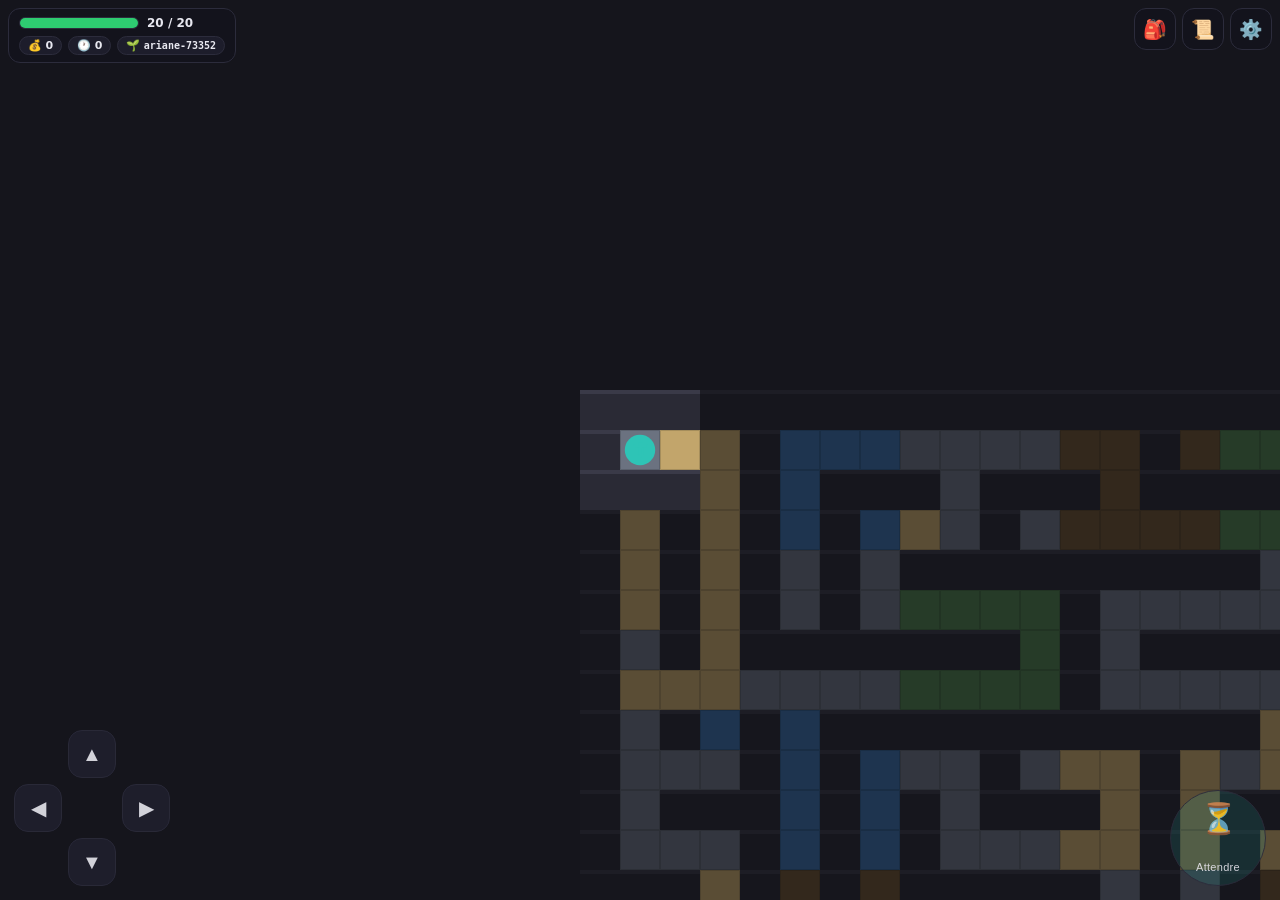
==== commit 91f57752: "Équipement (façon Diablo), armure/mitigation, potions, verrou paysage - Verrou d'orientation paysage" ====
--- a/index.html
+++ b/index.html
@@ -11,6 +11,15 @@
   <link rel="stylesheet" href="./css/style.css" />
 </head>
 <body>
+  <!-- Invite à passer en paysage (le jeu est conçu pour ce mode). -->
+  <div id="rotate-notice">
+    <div class="rotate-inner">
+      <div class="rotate-icon">🔄</div>
+      <p><b>Ariadne's Maze</b> se joue en mode paysage.</p>
+      <p class="rotate-sub">Tourne ton appareil pour continuer.</p>
+    </div>
+  </div>
+
   <!-- La vue principale est le labyrinthe plein écran ; le HUD est en surimpression. -->
   <div id="app">
     <canvas id="game"></canvas>
@@ -60,12 +69,28 @@
         <button id="drawer-close" aria-label="Fermer">✕</button>
       </div>
       <div class="drawer-body">
-        <!-- Inventaire -->
+        <!-- Inventaire : équipement (façon Diablo) à gauche, sac à droite -->
         <section data-panel-content="inventory">
           <div class="inv-summary">
             <span class="chip">💰 <b id="gold-text-2">0</b> or</span>
           </div>
-          <ul id="inventory-list"><li class="empty">Inventaire vide</li></ul>
+          <div class="inv-layout">
+            <div class="inv-equip">
+              <h3>Équipement</h3>
+              <div class="equip-slot" id="equip-weapon">
+                <span class="equip-icon">🗡️</span>
+                <span class="equip-meta"><b class="equip-name">—</b><span class="equip-stat"></span></span>
+              </div>
+              <div class="equip-slot" id="equip-armor">
+                <span class="equip-icon">🧥</span>
+                <span class="equip-meta"><b class="equip-name">—</b><span class="equip-stat"></span></span>
+              </div>
+            </div>
+            <div class="inv-bag">
+              <h3>Sac</h3>
+              <ul id="inventory-list"><li class="empty">Sac vide</li></ul>
+            </div>
+          </div>
         </section>
 
         <!-- Journal / historique des événements -->
--- a/css/style.css
+++ b/css/style.css
@@ -276,15 +276,65 @@
 .drawer-body { flex: 1; overflow-y: auto; -webkit-overflow-scrolling: touch; }
 
 .inv-summary { margin-bottom: 10px; }
+
+/* Disposition façon Diablo : équipement à gauche, sac à droite. */
+.inv-layout { display: flex; gap: 12px; align-items: flex-start; }
+.inv-equip { width: 132px; flex-shrink: 0; }
+.inv-bag { flex: 1; min-width: 0; }
+.inv-equip h3, .inv-bag h3 {
+  font-size: 11px; text-transform: uppercase; letter-spacing: 0.6px;
+  color: var(--muted); margin-bottom: 8px;
+}
+
+.equip-slot {
+  display: flex;
+  align-items: center;
+  gap: 8px;
+  padding: 8px;
+  margin-bottom: 8px;
+  background: var(--panel-2);
+  border: 1px solid var(--border);
+  border-radius: 10px;
+}
+.equip-slot .equip-icon {
+  font-size: 24px;
+  width: 40px; height: 40px;
+  display: grid; place-items: center;
+  background: #14141d;
+  border: 1px solid var(--border);
+  border-radius: 8px;
+  flex-shrink: 0;
+}
+.equip-meta { display: flex; flex-direction: column; min-width: 0; }
+.equip-name { font-size: 12.5px; }
+.equip-stat { font-size: 11px; color: var(--accent); }
+
 #inventory-list { list-style: none; display: flex; flex-direction: column; gap: 6px; }
 #inventory-list li {
-  font-size: 14px;
-  padding: 8px 10px;
+  font-size: 13.5px;
+  padding: 7px 9px;
   background: var(--panel-2);
   border: 1px solid var(--border);
   border-radius: 8px;
-}
-#inventory-list li.empty { color: var(--muted); font-style: italic; }
+  display: flex;
+  align-items: center;
+  justify-content: space-between;
+  gap: 8px;
+}
+#inventory-list li.empty { color: var(--muted); font-style: italic; justify-content: flex-start; }
+.item-name { flex: 1; min-width: 0; overflow: hidden; text-overflow: ellipsis; white-space: nowrap; }
+.item-qty { flex-shrink: 0; color: var(--muted); font-variant-numeric: tabular-nums; }
+.item-use {
+  flex-shrink: 0;
+  padding: 4px 10px;
+  border-radius: 6px;
+  border: 1px solid rgba(46, 196, 182, 0.5);
+  background: rgba(46, 196, 182, 0.14);
+  color: var(--text);
+  font-size: 12px;
+  cursor: pointer;
+}
+.item-use:active { background: var(--accent); color: #0f0f16; }
 
 #log { display: flex; flex-direction: column; gap: 2px; font-size: 13px; line-height: 1.5; }
 .log-line { padding: 5px 2px; border-bottom: 1px solid rgba(255, 255, 255, 0.05); }
@@ -511,3 +561,33 @@
 @media (min-width: 900px) and (pointer: fine) {
   #dpad, #actions { opacity: 0.9; }
 }
+
+/* ---------- Verrou paysage : invite à tourner l'appareil en portrait ---------- */
+#rotate-notice { display: none; }
+@media (orientation: portrait) {
+  #rotate-notice {
+    position: fixed;
+    inset: 0;
+    z-index: 50; /* au-dessus de tout, même du combat */
+    display: flex;
+    align-items: center;
+    justify-content: center;
+    background: var(--bg);
+    padding: 32px;
+    text-align: center;
+  }
+  /* On masque le jeu tant qu'on est en portrait. */
+  #app { visibility: hidden; }
+}
+.rotate-inner { max-width: 300px; }
+.rotate-icon {
+  font-size: 64px;
+  animation: rotate-hint 2.4s ease-in-out infinite;
+  display: inline-block;
+}
+@keyframes rotate-hint {
+  0%, 60%, 100% { transform: rotate(0deg); }
+  30% { transform: rotate(-90deg); }
+}
+.rotate-inner p { margin-top: 14px; font-size: 16px; }
+.rotate-inner .rotate-sub { margin-top: 6px; font-size: 13px; color: var(--muted); }
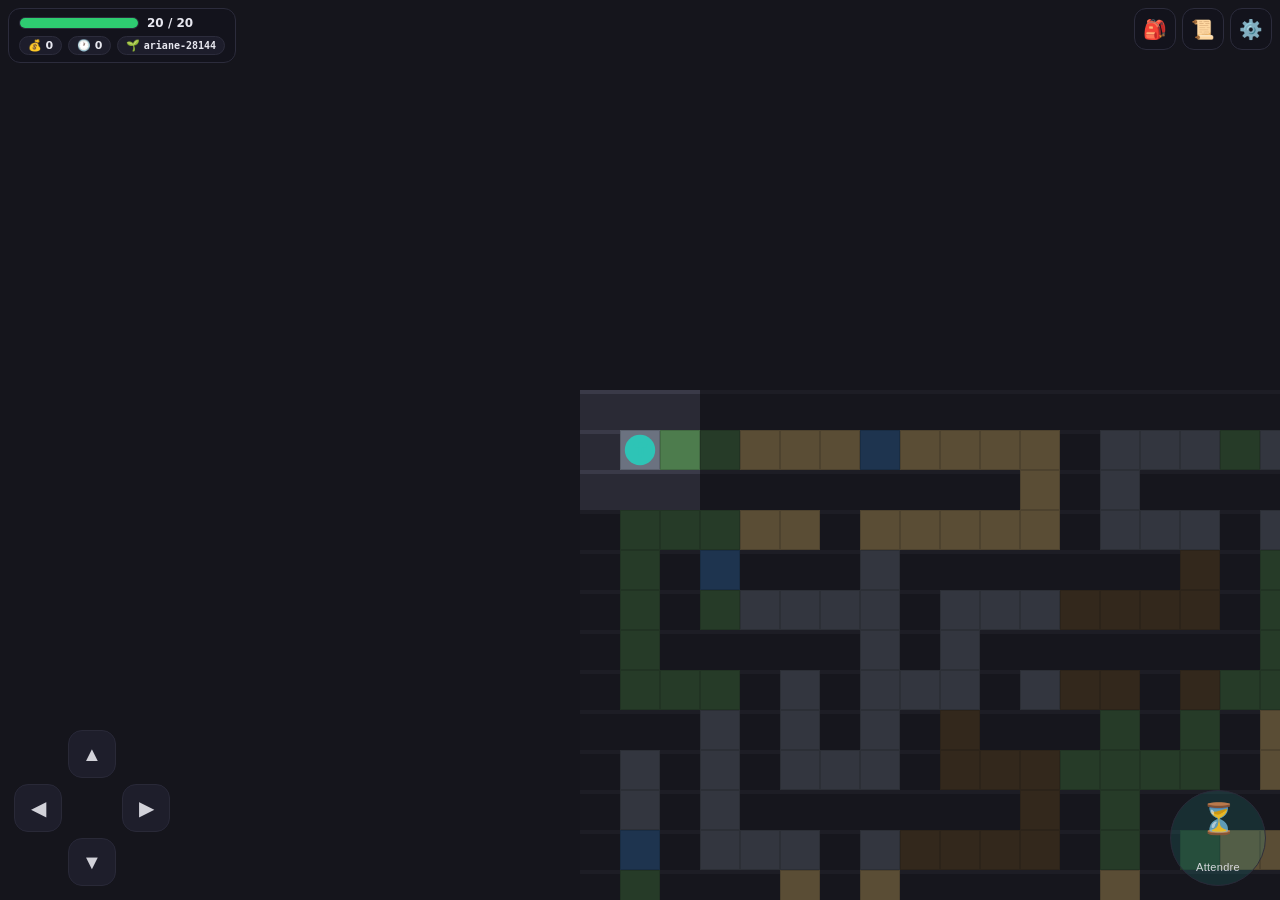
==== commit df380f0f: "Inventaire élargi : 5 emplacements d'équipement + sac de 5, équiper/jeter - Refonte du modèle d'obje" ====
--- a/index.html
+++ b/index.html
@@ -69,26 +69,25 @@
         <button id="drawer-close" aria-label="Fermer">✕</button>
       </div>
       <div class="drawer-body">
-        <!-- Inventaire : équipement (façon Diablo) à gauche, sac à droite -->
+        <!-- Inventaire : équipement (5 emplacements) à gauche, sac (5 places)
+             à droite, et objets au sol de la case actuelle -->
         <section data-panel-content="inventory">
           <div class="inv-summary">
             <span class="chip">💰 <b id="gold-text-2">0</b> or</span>
+            <span class="chip">🛡️ <b id="armor-text">0</b> armure</span>
           </div>
-          <div class="inv-layout">
-            <div class="inv-equip">
+          <div class="inv-columns">
+            <div class="inv-col">
               <h3>Équipement</h3>
-              <div class="equip-slot" id="equip-weapon">
-                <span class="equip-icon">🗡️</span>
-                <span class="equip-meta"><b class="equip-name">—</b><span class="equip-stat"></span></span>
+              <ul id="equip-list" class="slot-list"></ul>
+            </div>
+            <div class="inv-col">
+              <h3>Sac (<span id="bag-count">0</span>/5)</h3>
+              <ul id="bag-list" class="slot-list"></ul>
+              <div id="ground-section" hidden>
+                <h3>Au sol ici</h3>
+                <ul id="ground-list" class="slot-list"></ul>
               </div>
-              <div class="equip-slot" id="equip-armor">
-                <span class="equip-icon">🧥</span>
-                <span class="equip-meta"><b class="equip-name">—</b><span class="equip-stat"></span></span>
-              </div>
-            </div>
-            <div class="inv-bag">
-              <h3>Sac</h3>
-              <ul id="inventory-list"><li class="empty">Sac vide</li></ul>
             </div>
           </div>
         </section>
--- a/css/style.css
+++ b/css/style.css
@@ -245,7 +245,7 @@
   top: 0;
   right: 0;
   height: 100%;
-  width: min(360px, 86vw);
+  width: min(480px, 94vw);
   background: var(--panel);
   border-left: 1px solid var(--border);
   transform: translateX(100%);
@@ -275,66 +275,56 @@
 }
 .drawer-body { flex: 1; overflow-y: auto; -webkit-overflow-scrolling: touch; }
 
-.inv-summary { margin-bottom: 10px; }
-
-/* Disposition façon Diablo : équipement à gauche, sac à droite. */
-.inv-layout { display: flex; gap: 12px; align-items: flex-start; }
-.inv-equip { width: 132px; flex-shrink: 0; }
-.inv-bag { flex: 1; min-width: 0; }
-.inv-equip h3, .inv-bag h3 {
+.inv-summary { margin-bottom: 12px; display: flex; gap: 8px; flex-wrap: wrap; }
+
+/* Deux colonnes : équipement à gauche, sac (+ objets au sol) à droite. */
+.inv-columns { display: flex; gap: 14px; align-items: flex-start; }
+.inv-col { flex: 1; min-width: 0; }
+.inv-col h3 {
   font-size: 11px; text-transform: uppercase; letter-spacing: 0.6px;
   color: var(--muted); margin-bottom: 8px;
 }
-
-.equip-slot {
-  display: flex;
-  align-items: center;
-  gap: 8px;
-  padding: 8px;
-  margin-bottom: 8px;
+#ground-section { margin-top: 14px; }
+
+.slot-list { list-style: none; display: flex; flex-direction: column; gap: 7px; }
+.slot {
   background: var(--panel-2);
   border: 1px solid var(--border);
   border-radius: 10px;
-}
-.equip-slot .equip-icon {
-  font-size: 24px;
-  width: 40px; height: 40px;
+  padding: 7px 8px;
+}
+.slot.empty { opacity: 0.55; }
+.slot-main { display: flex; align-items: center; gap: 8px; }
+.slot-icon {
+  font-size: 22px;
+  width: 38px; height: 38px;
+  flex-shrink: 0;
   display: grid; place-items: center;
   background: #14141d;
   border: 1px solid var(--border);
   border-radius: 8px;
-  flex-shrink: 0;
-}
-.equip-meta { display: flex; flex-direction: column; min-width: 0; }
-.equip-name { font-size: 12.5px; }
-.equip-stat { font-size: 11px; color: var(--accent); }
-
-#inventory-list { list-style: none; display: flex; flex-direction: column; gap: 6px; }
-#inventory-list li {
-  font-size: 13.5px;
-  padding: 7px 9px;
-  background: var(--panel-2);
-  border: 1px solid var(--border);
-  border-radius: 8px;
-  display: flex;
-  align-items: center;
-  justify-content: space-between;
-  gap: 8px;
-}
-#inventory-list li.empty { color: var(--muted); font-style: italic; justify-content: flex-start; }
-.item-name { flex: 1; min-width: 0; overflow: hidden; text-overflow: ellipsis; white-space: nowrap; }
-.item-qty { flex-shrink: 0; color: var(--muted); font-variant-numeric: tabular-nums; }
-.item-use {
-  flex-shrink: 0;
-  padding: 4px 10px;
-  border-radius: 6px;
-  border: 1px solid rgba(46, 196, 182, 0.5);
-  background: rgba(46, 196, 182, 0.14);
+}
+.slot-text { min-width: 0; display: flex; flex-direction: column; }
+.slot-label { font-size: 10px; text-transform: uppercase; letter-spacing: 0.4px; color: var(--muted); }
+.slot-name { font-size: 13px; font-weight: 600; overflow: hidden; text-overflow: ellipsis; white-space: nowrap; }
+.slot-name .qty { color: var(--muted); font-weight: 400; }
+.slot-stat { font-size: 11px; color: var(--accent); }
+
+.slot-actions { display: flex; flex-wrap: wrap; gap: 6px; margin-top: 7px; }
+.slot-actions button {
+  flex: 1;
+  min-width: 64px;
+  padding: 6px 8px;
+  border-radius: 7px;
+  border: 1px solid var(--border);
+  background: #14141d;
   color: var(--text);
   font-size: 12px;
   cursor: pointer;
 }
-.item-use:active { background: var(--accent); color: #0f0f16; }
+.slot-actions button:active { background: #2e2e42; }
+.slot-actions .primary { border-color: rgba(46, 196, 182, 0.5); background: rgba(46, 196, 182, 0.14); }
+.slot-actions .danger { border-color: rgba(231, 76, 60, 0.4); }
 
 #log { display: flex; flex-direction: column; gap: 2px; font-size: 13px; line-height: 1.5; }
 .log-line { padding: 5px 2px; border-bottom: 1px solid rgba(255, 255, 255, 0.05); }
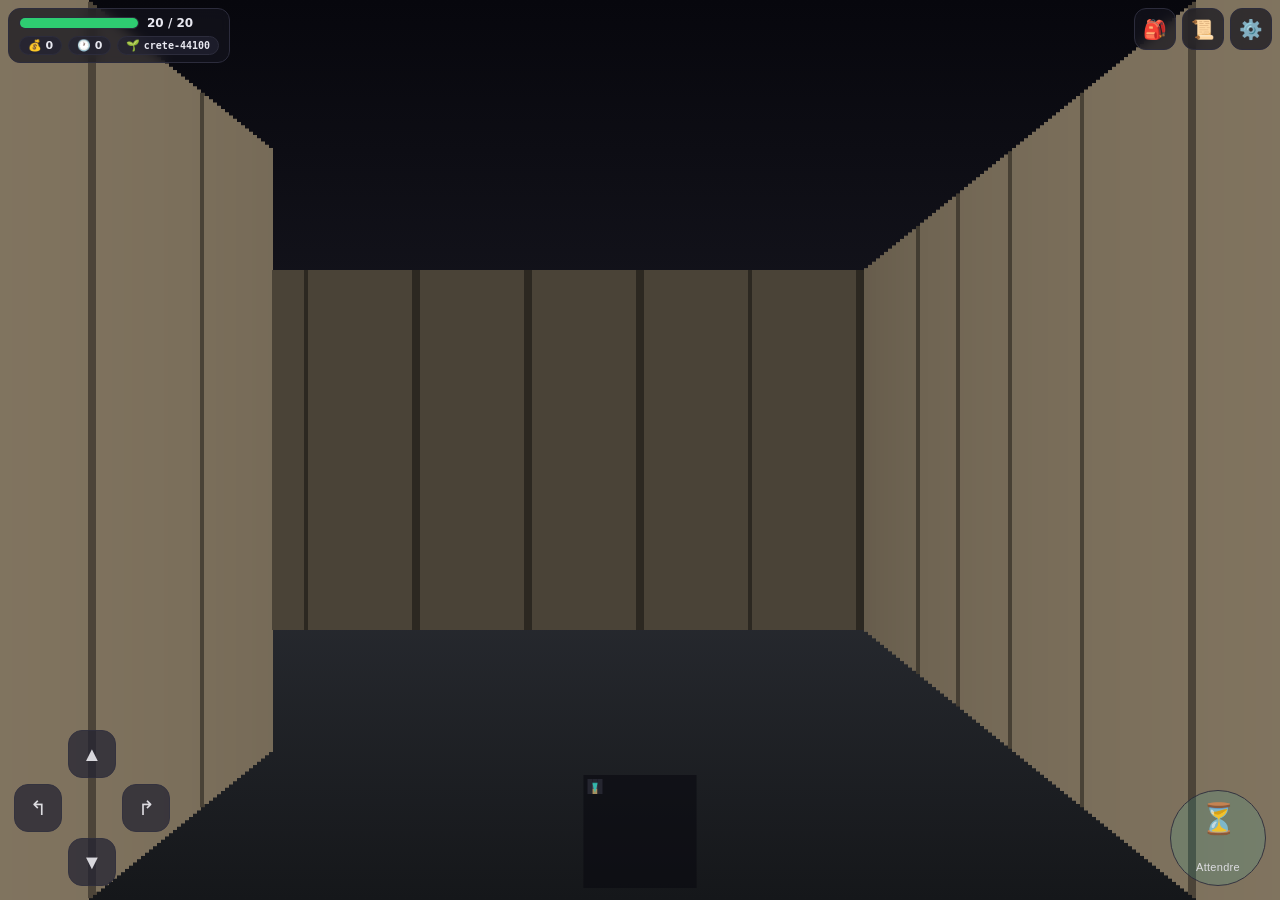
==== commit cfc74598: "Vue 3D première personne « à la Doom » (raycasting) + minimap - Nouveau moteur de rendu raycaster.js" ====
--- a/index.html
+++ b/index.html
@@ -47,12 +47,12 @@
     <!-- Notifications d'événements sur la vue principale -->
     <div id="toasts"></div>
 
-    <!-- Croix directionnelle (déplacement) — bas GAUCHE -->
+    <!-- Contrôles (vue 3D) — bas GAUCHE : avancer / reculer + pivoter -->
     <div id="dpad" class="controls">
-      <button data-dir="up" class="ctrl-btn up" aria-label="Haut">▲</button>
-      <button data-dir="left" class="ctrl-btn left" aria-label="Gauche">◀</button>
-      <button data-dir="right" class="ctrl-btn right" aria-label="Droite">▶</button>
-      <button data-dir="down" class="ctrl-btn down" aria-label="Bas">▼</button>
+      <button data-dir="up" class="ctrl-btn up" aria-label="Avancer">▲</button>
+      <button data-dir="left" class="ctrl-btn left" aria-label="Pivoter à gauche">↰</button>
+      <button data-dir="right" class="ctrl-btn right" aria-label="Pivoter à droite">↱</button>
+      <button data-dir="down" class="ctrl-btn down" aria-label="Reculer">▼</button>
     </div>
 
     <!-- Grappe d'action — bas DROITE -->
@@ -109,16 +109,15 @@
             <button id="restart-btn">↻ Recommencer le niveau</button>
           </div>
           <div class="legend">
-            <h3>Légende</h3>
+            <h3>Vue 3D & commandes</h3>
             <ul>
-              <li><span class="dot" style="background:#2ec4b6"></span> Aventurier</li>
-              <li><span class="dot" style="background:#c0392b"></span> Minotaure</li>
-              <li><span class="dot" style="background:#ffd166"></span> Trésor</li>
-              <li><span class="dot" style="background:#e07a5f"></span> Piège</li>
-              <li><span class="dot" style="background:#b5179e"></span> Monstre</li>
-              <li>⚑ Sortie · ⌂ Entrée</li>
+              <li>▲ Avancer · ▼ Reculer</li>
+              <li>↰ ↱ Pivoter (gauche / droite)</li>
+              <li>Clavier : flèches · ZQSD · WASD</li>
+              <li><kbd>Espace</kbd> Attendre un tour</li>
             </ul>
-            <p class="hint">Clavier : flèches · ZQSD · WASD · <kbd>Espace</kbd> pour attendre.</p>
+            <p class="hint">La minimap en bas indique ta position (flèche), la
+              sortie ⚑ et le Minotaure. Explore le labyrinthe à la première personne !</p>
           </div>
         </section>
       </div>
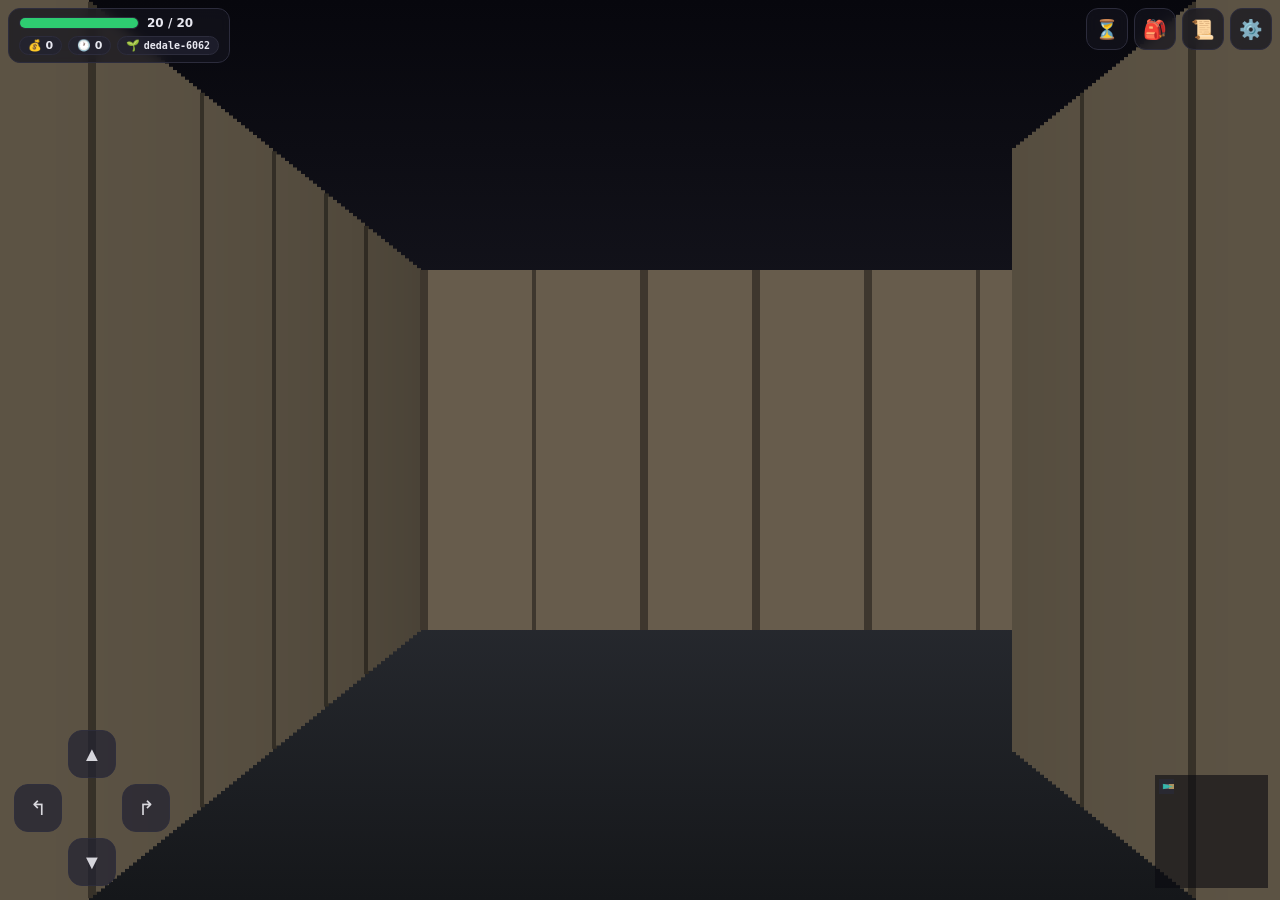
==== commit c044dd3f: "Combat en surimpression, minimap en bas à droite, bouton Attendre en haut - Le combat quitte la moda" ====
--- a/index.html
+++ b/index.html
@@ -38,6 +38,7 @@
         </div>
       </div>
       <div id="top-buttons">
+        <button class="icon-btn" id="wait-btn" aria-label="Attendre un tour">⏳</button>
         <button class="icon-btn" data-panel="inventory" aria-label="Inventaire">🎒</button>
         <button class="icon-btn" data-panel="journal" aria-label="Journal">📜</button>
         <button class="icon-btn" data-panel="menu" aria-label="Menu">⚙️</button>
@@ -53,13 +54,6 @@
       <button data-dir="left" class="ctrl-btn left" aria-label="Pivoter à gauche">↰</button>
       <button data-dir="right" class="ctrl-btn right" aria-label="Pivoter à droite">↱</button>
       <button data-dir="down" class="ctrl-btn down" aria-label="Reculer">▼</button>
-    </div>
-
-    <!-- Grappe d'action — bas DROITE -->
-    <div id="actions" class="controls">
-      <button id="wait-btn" class="action-btn" aria-label="Attendre un tour">
-        <span class="glyph">⏳</span><span class="label">Attendre</span>
-      </button>
     </div>
 
     <!-- Tiroir latéral : inventaire / journal / menu -->
@@ -124,34 +118,34 @@
     </div>
     <div id="scrim"></div>
 
-    <!-- Modale de combat (style Pokémon : ennemi en haut à droite,
-         joueur en bas à gauche) -->
-    <div id="combat" aria-hidden="true">
-      <div class="combat-scene">
-        <!-- Ennemi : haut droite -->
-        <div class="combatant enemy">
-          <div class="cbt-info">
-            <span class="cbt-name" id="cbt-enemy-name">Monstre</span>
-            <div class="cbt-hp"><div class="cbt-hp-fill enemy" id="cbt-enemy-hp"></div></div>
-            <span class="cbt-hp-text" id="cbt-enemy-hp-text">0 / 0</span>
+    <!-- Combat en surimpression sur la vue 3D : le monstre surgit au centre,
+         l'interface de combat s'affiche en bas au milieu. -->
+    <div id="battle" aria-hidden="true">
+      <!-- Le monstre surgit au centre de l'écran -->
+      <div id="battle-enemy">
+        <div class="be-head">
+          <span class="be-name" id="cbt-enemy-name">Monstre</span>
+          <div class="be-hp"><div class="be-hp-fill" id="cbt-enemy-hp"></div></div>
+          <span class="be-hp-text" id="cbt-enemy-hp-text">0 / 0</span>
+        </div>
+        <div class="be-sprite" id="cbt-enemy-sprite">👹</div>
+      </div>
+
+      <!-- Interface de combat, en bas au milieu -->
+      <div id="battle-panel">
+        <div class="bp-top">
+          <div class="bp-player">
+            <span class="bp-label">Aventurier</span>
+            <div class="bp-hp"><div class="bp-hp-fill" id="cbt-player-hp"></div></div>
+            <span class="bp-hp-text" id="cbt-player-hp-text">0 / 0</span>
           </div>
-          <div class="cbt-sprite" id="cbt-enemy-sprite">👹</div>
+          <div class="bp-log" id="combat-log"></div>
         </div>
-        <!-- Joueur : bas gauche -->
-        <div class="combatant player">
-          <div class="cbt-sprite" id="cbt-player-sprite">🗡️</div>
-          <div class="cbt-info">
-            <span class="cbt-name">Aventurier</span>
-            <div class="cbt-hp"><div class="cbt-hp-fill" id="cbt-player-hp"></div></div>
-            <span class="cbt-hp-text" id="cbt-player-hp-text">0 / 0</span>
-          </div>
+        <div class="bp-actions">
+          <button id="cbt-attack"><span class="glyph">⚔️</span> Attaquer</button>
+          <button id="cbt-parry"><span class="glyph">🛡️</span> Parer</button>
+          <button id="cbt-flee"><span class="glyph">🏃</span> Fuir</button>
         </div>
-      </div>
-      <div class="combat-log" id="combat-log"></div>
-      <div class="combat-actions">
-        <button id="cbt-attack"><span class="glyph">⚔️</span> Attaquer</button>
-        <button id="cbt-parry"><span class="glyph">🛡️</span> Parer</button>
-        <button id="cbt-flee"><span class="glyph">🏃</span> Fuir</button>
       </div>
     </div>
 
--- a/css/style.css
+++ b/css/style.css
@@ -202,32 +202,6 @@
 .ctrl-btn.right { grid-column: 3; grid-row: 2; }
 .ctrl-btn.down { grid-column: 2; grid-row: 3; }
 
-/* Action — bas droite. */
-#actions {
-  right: calc(var(--safe-r) + 14px);
-  display: flex;
-  flex-direction: column;
-  align-items: flex-end;
-  gap: 10px;
-}
-.action-btn {
-  width: 96px;
-  height: 96px;
-  border-radius: 50%;
-  border: 1px solid var(--border);
-  background: rgba(46, 196, 182, 0.16);
-  backdrop-filter: blur(4px);
-  color: var(--text);
-  cursor: pointer;
-  display: grid;
-  place-items: center;
-  gap: 2px;
-  transition: background 0.08s, transform 0.05s;
-}
-.action-btn:active { background: var(--accent); color: #0f0f16; transform: scale(0.94); }
-.action-btn .glyph { font-size: 30px; line-height: 1; }
-.action-btn .label { font-size: 11px; letter-spacing: 0.3px; }
-
 /* ---------- Tiroir latéral (inventaire / journal / menu) ---------- */
 #scrim {
   position: absolute;
@@ -367,112 +341,112 @@
   font-family: ui-monospace, monospace;
 }
 
-/* ---------- Modale de combat (style Pokémon) ---------- */
-#combat {
+/* ---------- Combat en surimpression sur la vue 3D ---------- */
+/* Le monstre surgit au centre ; l'interface de combat est en bas au milieu.
+   Le décor 3D reste visible derrière (assombri sur les bords). */
+#battle {
   position: absolute;
   inset: 0;
   z-index: 14;
   display: none;
-  flex-direction: column;
-  background: rgba(8, 8, 14, 0.92);
-  backdrop-filter: blur(3px);
-  padding: calc(var(--safe-t) + 10px) calc(var(--safe-r) + 12px)
-           calc(var(--safe-b) + 12px) calc(var(--safe-l) + 12px);
-}
-#combat.visible { display: flex; }
-
-/* Scène : dégradé « arène », ennemi en haut à droite, joueur en bas à gauche. */
-.combat-scene {
-  position: relative;
-  flex: 1;
-  min-height: 120px;
-  border-radius: 16px;
-  border: 1px solid var(--border);
-  background:
-    radial-gradient(120% 90% at 80% 15%, rgba(181, 23, 158, 0.18), transparent 60%),
-    radial-gradient(120% 90% at 20% 85%, rgba(46, 196, 182, 0.16), transparent 60%),
-    linear-gradient(180deg, #201a2b, #14141d);
-  overflow: hidden;
-}
-
-.combatant {
-  position: absolute;
-  display: flex;
-  align-items: center;
-  gap: 10px;
-  max-width: 62%;
-}
-.combatant.enemy { top: 12px; right: 14px; }
-.combatant.player { bottom: 12px; left: 14px; }
-
-.cbt-sprite {
-  font-size: 52px;
-  line-height: 1;
-  filter: drop-shadow(0 4px 8px rgba(0, 0, 0, 0.5));
-}
-.combatant.enemy .cbt-sprite { animation: bob 2.4s ease-in-out infinite; }
-.combatant.player .cbt-sprite { transform: scaleX(-1); }
-@keyframes bob { 0%,100% { transform: translateY(0); } 50% { transform: translateY(-5px); } }
-
-/* Secousse quand un combattant est touché. */
-.cbt-sprite.hit { animation: shake 0.3s; }
-@keyframes shake {
-  0%,100% { transform: translateX(0); }
-  25% { transform: translateX(-5px); }
-  75% { transform: translateX(5px); }
-}
-.combatant.player .cbt-sprite.hit { animation: shake-flip 0.3s; }
-@keyframes shake-flip {
-  0%,100% { transform: scaleX(-1) translateX(0); }
-  25% { transform: scaleX(-1) translateX(-5px); }
-  75% { transform: scaleX(-1) translateX(5px); }
-}
-
-.cbt-info {
+  pointer-events: none; /* seuls les enfants interactifs captent le toucher */
+  background: radial-gradient(circle at 50% 40%,
+    rgba(0, 0, 0, 0) 24%, rgba(5, 5, 10, 0.62) 78%);
+}
+#battle.visible { display: block; }
+
+/* Le d-pad est masqué pendant le combat. */
+body.in-combat #dpad { display: none; }
+
+/* --- Monstre au centre --- */
+#battle-enemy {
+  position: absolute;
+  top: 16%;
+  left: 50%;
+  transform: translateX(-50%);
+  text-align: center;
+  width: min(320px, 80vw);
+}
+.be-head {
+  display: inline-block;
   background: rgba(15, 15, 22, 0.85);
   border: 1px solid var(--border);
   border-radius: 10px;
-  padding: 6px 10px;
-  min-width: 128px;
-}
-.cbt-name { display: block; font-size: 13px; font-weight: 700; margin-bottom: 4px; }
-.cbt-hp {
-  height: 9px;
+  padding: 6px 12px;
+  margin-bottom: 10px;
+}
+.be-name { display: block; font-size: 14px; font-weight: 700; margin-bottom: 5px; }
+.be-hp {
+  width: 180px;
+  max-width: 60vw;
+  height: 10px;
   background: #101018;
   border-radius: 5px;
   overflow: hidden;
   border: 1px solid var(--border);
 }
-.cbt-hp-fill { height: 100%; width: 100%; background: #2ecc71; transition: width 0.3s; }
-.cbt-hp-fill.enemy { background: #e74c3c; }
-.cbt-hp-text { font-size: 11px; color: var(--muted); font-variant-numeric: tabular-nums; }
-
-.combat-log {
-  height: 74px;
-  margin-top: 10px;
-  padding: 8px 12px;
-  background: var(--panel);
-  border: 1px solid var(--border);
-  border-radius: 12px;
-  overflow-y: auto;
-  font-size: 13px;
-  line-height: 1.45;
-  display: flex;
-  flex-direction: column;
-  gap: 2px;
-}
-.combat-log .cl { opacity: 0.6; }
-.combat-log .cl:last-child { opacity: 1; color: var(--text); }
-
-.combat-actions {
-  display: grid;
-  grid-template-columns: repeat(3, 1fr);
-  gap: 8px;
-  margin-top: 10px;
-}
-.combat-actions button {
-  padding: 13px 8px;
-  border-radius: 12px;
+.be-hp-fill { height: 100%; width: 100%; background: #e74c3c; transition: width 0.3s; }
+.be-hp-text { font-size: 11px; color: var(--muted); font-variant-numeric: tabular-nums; }
+
+.be-sprite {
+  font-size: clamp(64px, 16vh, 120px);
+  line-height: 1;
+  filter: drop-shadow(0 8px 16px rgba(0, 0, 0, 0.6));
+  animation: bob 2.4s ease-in-out infinite;
+}
+/* Apparition du monstre (« surgit »). */
+#battle.surge .be-sprite { animation: surge 0.5s cubic-bezier(0.2, 1.4, 0.4, 1); }
+@keyframes surge {
+  0% { transform: scale(0.2) translateY(40px); opacity: 0; }
+  100% { transform: scale(1) translateY(0); opacity: 1; }
+}
+@keyframes bob { 0%,100% { transform: translateY(0); } 50% { transform: translateY(-6px); } }
+.be-sprite.hit { animation: shake 0.3s; }
+@keyframes shake {
+  0%,100% { transform: translateX(0); }
+  25% { transform: translateX(-8px); }
+  75% { transform: translateX(8px); }
+}
+
+/* --- Interface de combat, en bas au milieu --- */
+#battle-panel {
+  position: absolute;
+  left: 50%;
+  bottom: calc(var(--safe-b) + 12px);
+  transform: translateX(-50%);
+  width: min(540px, 94vw);
+  pointer-events: auto;
+  background: rgba(18, 18, 26, 0.92);
+  border: 1px solid var(--border);
+  border-radius: 14px;
+  padding: 10px 12px;
+  backdrop-filter: blur(6px);
+}
+.bp-top { display: flex; align-items: center; gap: 12px; margin-bottom: 10px; }
+.bp-player { flex-shrink: 0; width: 150px; }
+.bp-label { font-size: 11px; color: var(--muted); }
+.bp-hp {
+  height: 10px;
+  background: #101018;
+  border-radius: 5px;
+  overflow: hidden;
+  border: 1px solid var(--border);
+  margin: 3px 0 2px;
+}
+.bp-hp-fill { height: 100%; width: 100%; background: #2ecc71; transition: width 0.3s, background 0.3s; }
+.bp-hp-text { font-size: 11px; color: var(--muted); font-variant-numeric: tabular-nums; }
+.bp-log {
+  flex: 1;
+  min-width: 0;
+  font-size: 12.5px;
+  line-height: 1.35;
+  color: var(--text);
+}
+
+.bp-actions { display: grid; grid-template-columns: repeat(3, 1fr); gap: 8px; }
+.bp-actions button {
+  padding: 12px 8px;
+  border-radius: 11px;
   border: 1px solid var(--border);
   background: var(--panel-2);
   color: var(--text);
@@ -481,19 +455,19 @@
   cursor: pointer;
   transition: background 0.1s, transform 0.05s, opacity 0.1s;
 }
-.combat-actions button .glyph { font-size: 17px; }
-.combat-actions button:active { transform: scale(0.96); background: #2e2e42; }
+.bp-actions button .glyph { font-size: 16px; }
+.bp-actions button:active { transform: scale(0.96); background: #2e2e42; }
 #cbt-attack { border-color: rgba(231, 76, 60, 0.5); }
 #cbt-parry { border-color: rgba(52, 152, 219, 0.5); }
 #cbt-flee { border-color: rgba(241, 196, 15, 0.5); }
-.combat-actions button:disabled { opacity: 0.4; pointer-events: none; }
-
-/* Paysage court : on compacte la scène de combat. */
-@media (orientation: landscape) and (max-height: 480px) {
-  .cbt-sprite { font-size: 40px; }
-  .combat-log { height: 52px; }
-  .combat-actions button { padding: 10px 6px; }
-  .cbt-info { min-width: 108px; padding: 5px 8px; }
+.bp-actions button:disabled { opacity: 0.4; pointer-events: none; }
+
+/* Paysage court : monstre un peu plus haut, panneau compact. */
+@media (orientation: landscape) and (max-height: 460px) {
+  #battle-enemy { top: 8%; }
+  .be-sprite { font-size: clamp(52px, 20vh, 96px); }
+  .bp-top { margin-bottom: 8px; }
+  .bp-actions button { padding: 9px 6px; }
 }
 
 /* ---------- Overlay de fin ---------- */
@@ -534,22 +508,14 @@
 @media (orientation: landscape) and (max-height: 480px) {
   #dpad { width: 132px; height: 132px; gap: 5px; }
   .ctrl-btn { font-size: 18px; border-radius: 12px; }
-  .action-btn { width: 82px; height: 82px; }
-  .action-btn .glyph { font-size: 26px; }
   .hp-bar { width: 96px; }
   #status { padding: 6px 8px; }
   .icon-btn { width: 38px; height: 38px; font-size: 17px; }
 }
 
-/* Très peu de hauteur : on masque le libellé de l'action pour gagner de la place. */
-@media (orientation: landscape) and (max-height: 380px) {
-  .action-btn .label { display: none; }
-  .action-btn { width: 68px; height: 68px; }
-}
-
 /* ---------- Écran large (desktop) : contrôles un peu plus discrets ---------- */
 @media (min-width: 900px) and (pointer: fine) {
-  #dpad, #actions { opacity: 0.9; }
+  #dpad { opacity: 0.9; }
 }
 
 /* ---------- Verrou paysage : invite à tourner l'appareil en portrait ---------- */
